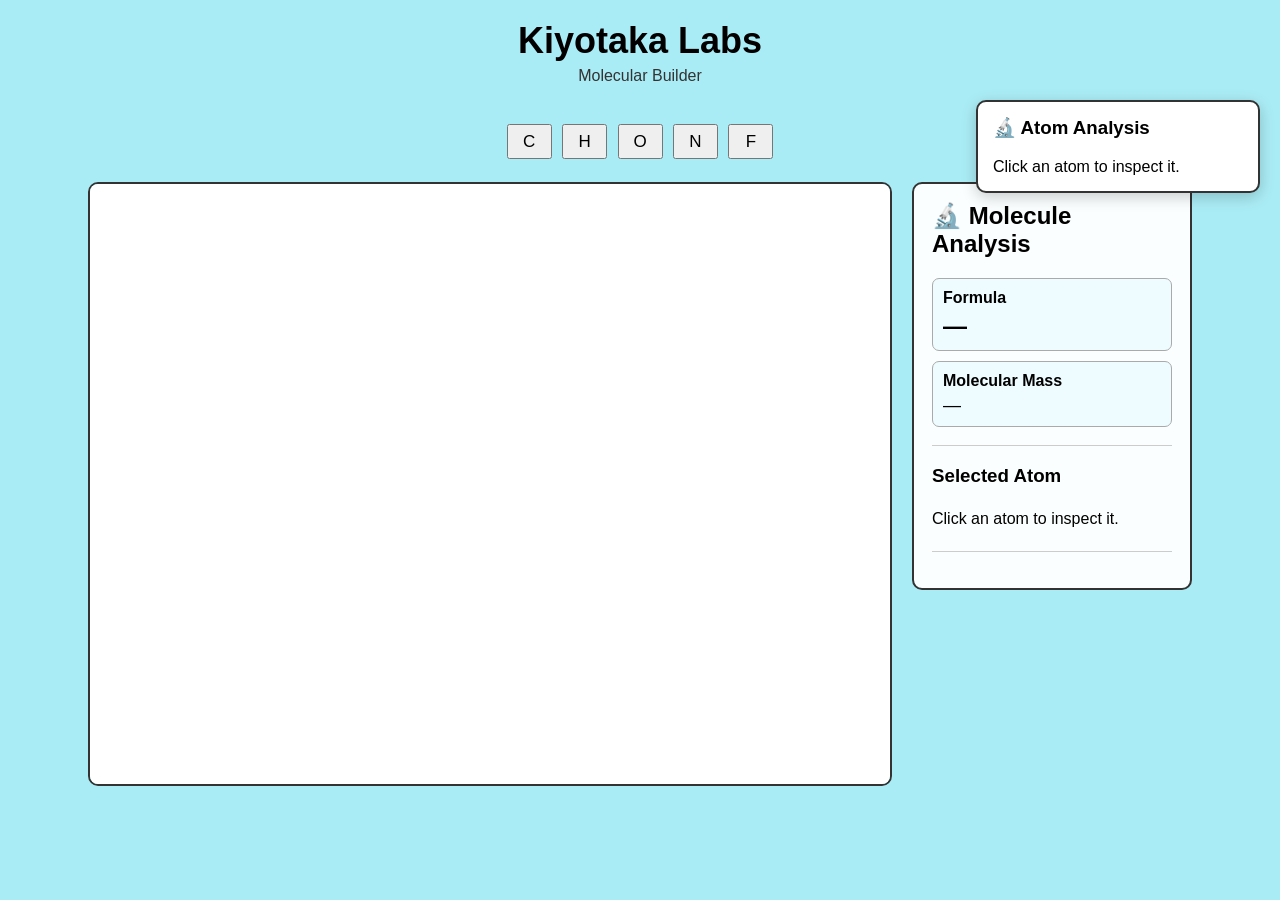
==== index.html @ 743abe0c "initial commit" ====
<!DOCTYPE html>
<html lang="en">
<head>
    <meta charset="UTF-8">
    <meta name="viewport" content="width=device-width, initial-scale=1.0">

    <title>Kiyotaka Labs — Molecule Builder</title>

    <link rel="stylesheet" href="style.css">
</head>

<body>

    <header>
        <h1>Kiyotaka Labs</h1>
        <p>Molecular Builder</p>
    </header>

    <div id="toolbar">
        <button onclick="selectElement('C')">C</button>
        <button onclick="selectElement('H')">H</button>
        <button onclick="selectElement('O')">O</button>
        <button onclick="selectElement('N')">N</button>
        <button onclick="selectElement('F')">F</button>
    </div>

    <main>

        <section class="builder">
            <canvas id="canvas" width="800" height="600"></canvas>
        </section>

        <aside id="analysis">

            <h2>🔬 Molecule Analysis</h2>

            <div class="infoBox">
                <strong>Formula</strong>
                <div id="formula">—</div>
            </div>

            <div class="infoBox">
                <strong>Molecular Mass</strong>
                <div id="mass">—</div>
            </div>

            <hr>

            <h3>Selected Atom</h3>

            <div id="atomInfo">
                Click an atom to inspect it.
            </div>

            <hr>

            <div id="warnings"></div>

        </aside>

    </main>

    <script src="script.js"></script>

</body>
</html>
---- style.css ----
body {
    margin: 0;
    font-family: Arial, sans-serif;

    background: #aaecf5;

    text-align: center;
}

header {
    padding: 20px 0 10px;
}

header h1 {
    margin: 0;
    font-size: 36px;
}

header p {
    margin-top: 5px;
    color: #333;
}

#toolbar {
    margin: 10px 0 20px;
}

#toolbar button {
    width: 45px;
    height: 35px;

    margin: 3px;

    font-size: 17px;

    cursor: pointer;
}

main {
    display: flex;
    justify-content: center;
    align-items: flex-start;

    gap: 20px;

    padding: 0 20px;
}

.builder {
    background: white;

    border: 2px solid #333;
    border-radius: 10px;

    overflow: hidden;
}

canvas {
    display: block;

    background: white;

    cursor: crosshair;
}

#analysis {
    width: 280px;

    background: rgba(255, 255, 255, 0.95);

    border: 2px solid #333;
    border-radius: 10px;

    padding: 18px;

    text-align: left;

    box-sizing: border-box;
}

#analysis h2 {
    margin-top: 0;
}

.infoBox {
    background: #eefcff;

    border: 1px solid #aaa;

    border-radius: 7px;

    padding: 10px;

    margin: 10px 0;
}

.infoBox strong {
    display: block;
    margin-bottom: 5px;
}

#formula {
    font-size: 24px;
    font-weight: bold;
}

#mass {
    font-size: 18px;
}

#atomInfo {
    line-height: 1.7;
}

.good {
    color: green;
    font-weight: bold;
}

.warning {
    color: #c77700;
    font-weight: bold;
}

.bad {
    color: red;
    font-weight: bold;
}

.lonePair {
    color: #7b2cff;
}

hr {
    border: none;
    border-top: 1px solid #ccc;

    margin: 18px 0;
}
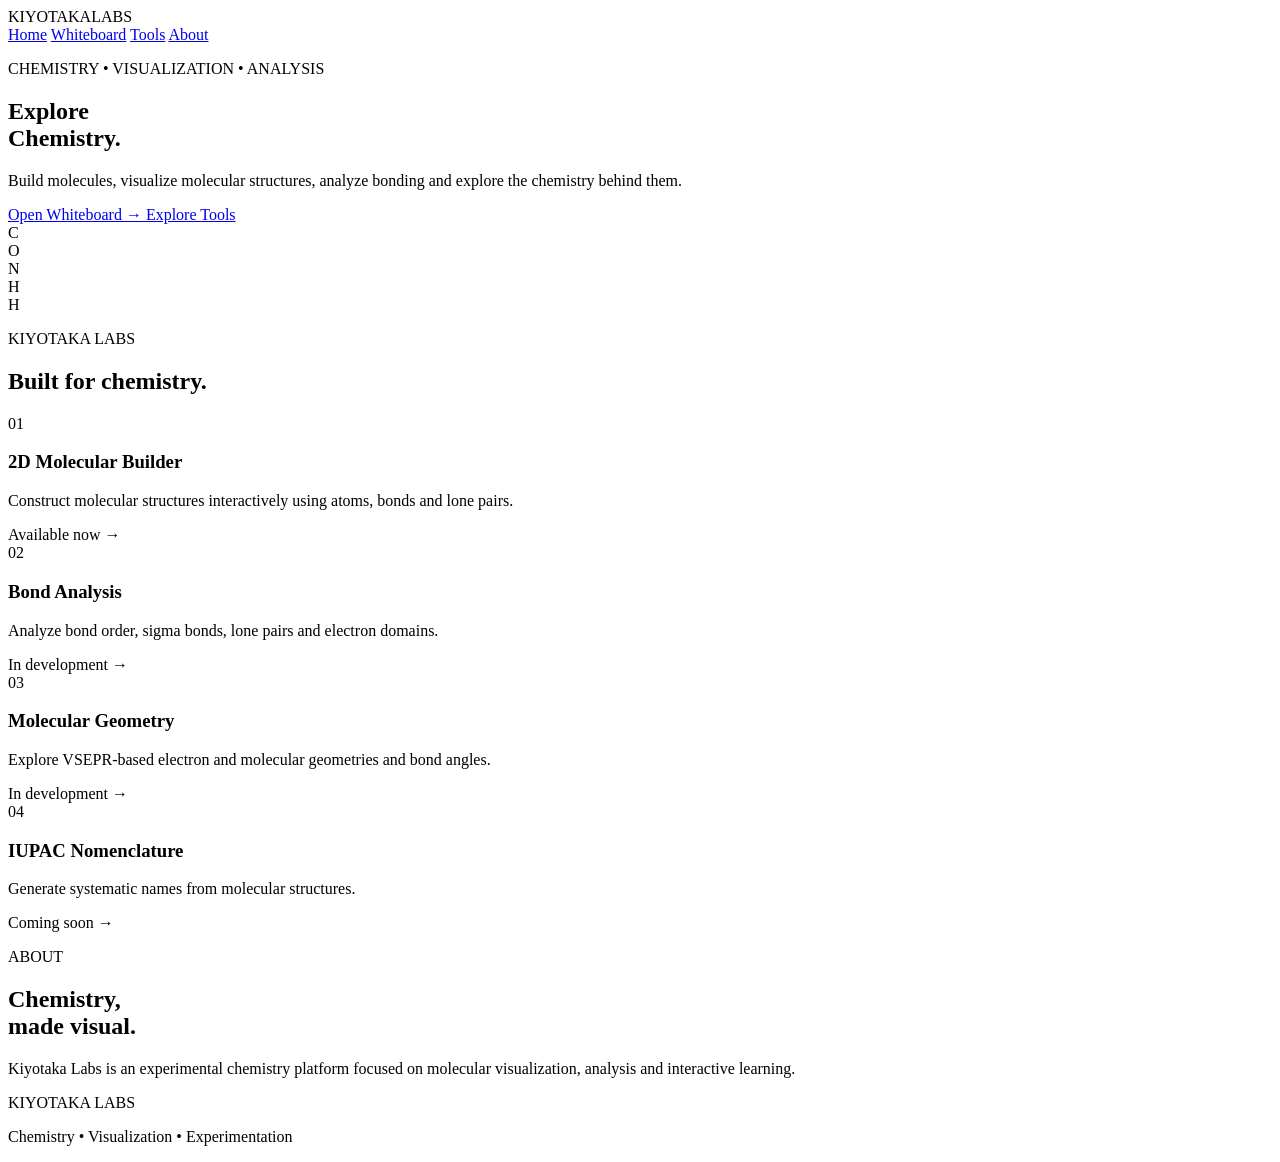
==== commit 058c0616: "Update Kiyotaka Labs website" ====
--- a/index.html
+++ b/index.html
@@ -1,67 +1,216 @@
 <!DOCTYPE html>
 <html lang="en">
+
 <head>
     <meta charset="UTF-8">
     <meta name="viewport" content="width=device-width, initial-scale=1.0">
 
-    <title>Kiyotaka Labs — Molecule Builder</title>
-
-    <link rel="stylesheet" href="style.css">
+    <title>Kiyotaka Labs — Chemistry</title>
+
+    <link rel="stylesheet" href="home.css">
 </head>
 
 <body>
 
-    <header>
-        <h1>Kiyotaka Labs</h1>
-        <p>Molecular Builder</p>
+    <!-- NAVIGATION -->
+
+    <header class="navbar">
+
+        <div class="logo">
+            KIYOTAKA<span>LABS</span>
+        </div>
+
+        <nav>
+            <a href="index.html">Home</a>
+            <a href="whiteboard.html">Whiteboard</a>
+            <a href="#tools">Tools</a>
+            <a href="#about">About</a>
+        </nav>
+
     </header>
 
-    <div id="toolbar">
-        <button onclick="selectElement('C')">C</button>
-        <button onclick="selectElement('H')">H</button>
-        <button onclick="selectElement('O')">O</button>
-        <button onclick="selectElement('N')">N</button>
-        <button onclick="selectElement('F')">F</button>
-    </div>
+
+    <!-- HERO -->
 
     <main>
 
-        <section class="builder">
-            <canvas id="canvas" width="800" height="600"></canvas>
+        <section class="hero">
+
+            <div class="hero-content">
+
+                <p class="eyebrow">
+                    CHEMISTRY • VISUALIZATION • ANALYSIS
+                </p>
+
+                <h1>
+                    Explore<br>
+                    <span>Chemistry.</span>
+                </h1>
+
+                <p class="hero-description">
+                    Build molecules, visualize molecular structures,
+                    analyze bonding and explore the chemistry behind them.
+                </p>
+
+                <div class="hero-buttons">
+
+                    <a href="whiteboard.html" class="primary-button">
+                        Open Whiteboard →
+                    </a>
+
+                    <a href="#tools" class="secondary-button">
+                        Explore Tools
+                    </a>
+
+                </div>
+
+            </div>
+
+
+            <!-- MOLECULE VISUAL -->
+
+            <div class="molecule">
+
+                <div class="atom atom-c">C</div>
+
+                <div class="atom atom-o">O</div>
+
+                <div class="atom atom-n">N</div>
+
+                <div class="atom atom-h1">H</div>
+
+                <div class="atom atom-h2">H</div>
+
+                <div class="bond bond-1"></div>
+                <div class="bond bond-2"></div>
+                <div class="bond bond-3"></div>
+                <div class="bond bond-4"></div>
+
+            </div>
+
         </section>
 
-        <aside id="analysis">
-
-            <h2>🔬 Molecule Analysis</h2>
-
-            <div class="infoBox">
-                <strong>Formula</strong>
-                <div id="formula">—</div>
-            </div>
-
-            <div class="infoBox">
-                <strong>Molecular Mass</strong>
-                <div id="mass">—</div>
-            </div>
-
-            <hr>
-
-            <h3>Selected Atom</h3>
-
-            <div id="atomInfo">
-                Click an atom to inspect it.
-            </div>
-
-            <hr>
-
-            <div id="warnings"></div>
-
-        </aside>
+
+        <!-- FEATURES -->
+
+        <section class="tools" id="tools">
+
+            <div class="section-heading">
+
+                <p>KIYOTAKA LABS</p>
+
+                <h2>Built for chemistry.</h2>
+
+            </div>
+
+
+            <div class="tool-grid">
+
+                <div class="tool-card">
+
+                    <div class="tool-number">01</div>
+
+                    <h3>2D Molecular Builder</h3>
+
+                    <p>
+                        Construct molecular structures interactively
+                        using atoms, bonds and lone pairs.
+                    </p>
+
+                    <span>Available now →</span>
+
+                </div>
+
+
+                <div class="tool-card">
+
+                    <div class="tool-number">02</div>
+
+                    <h3>Bond Analysis</h3>
+
+                    <p>
+                        Analyze bond order, sigma bonds, lone pairs
+                        and electron domains.
+                    </p>
+
+                    <span>In development →</span>
+
+                </div>
+
+
+                <div class="tool-card">
+
+                    <div class="tool-number">03</div>
+
+                    <h3>Molecular Geometry</h3>
+
+                    <p>
+                        Explore VSEPR-based electron and molecular
+                        geometries and bond angles.
+                    </p>
+
+                    <span>In development →</span>
+
+                </div>
+
+
+                <div class="tool-card">
+
+                    <div class="tool-number">04</div>
+
+                    <h3>IUPAC Nomenclature</h3>
+
+                    <p>
+                        Generate systematic names from molecular
+                        structures.
+                    </p>
+
+                    <span>Coming soon →</span>
+
+                </div>
+
+            </div>
+
+        </section>
+
+
+        <!-- ABOUT -->
+
+        <section class="about" id="about">
+
+            <p class="eyebrow">ABOUT</p>
+
+            <h2>
+                Chemistry,<br>
+                made visual.
+            </h2>
+
+            <p>
+                Kiyotaka Labs is an experimental chemistry platform
+                focused on molecular visualization, analysis and
+                interactive learning.
+            </p>
+
+        </section>
 
     </main>
 
-    <script src="script.js"></script>
+
+    <footer>
+
+        <div>
+            KIYOTAKA LABS
+        </div>
+
+        <p>
+            Chemistry • Visualization • Experimentation
+        </p>
+
+    </footer>
+
+
+    <script src="home.js"></script>
 
 </body>
-</html>
- +
+</html>
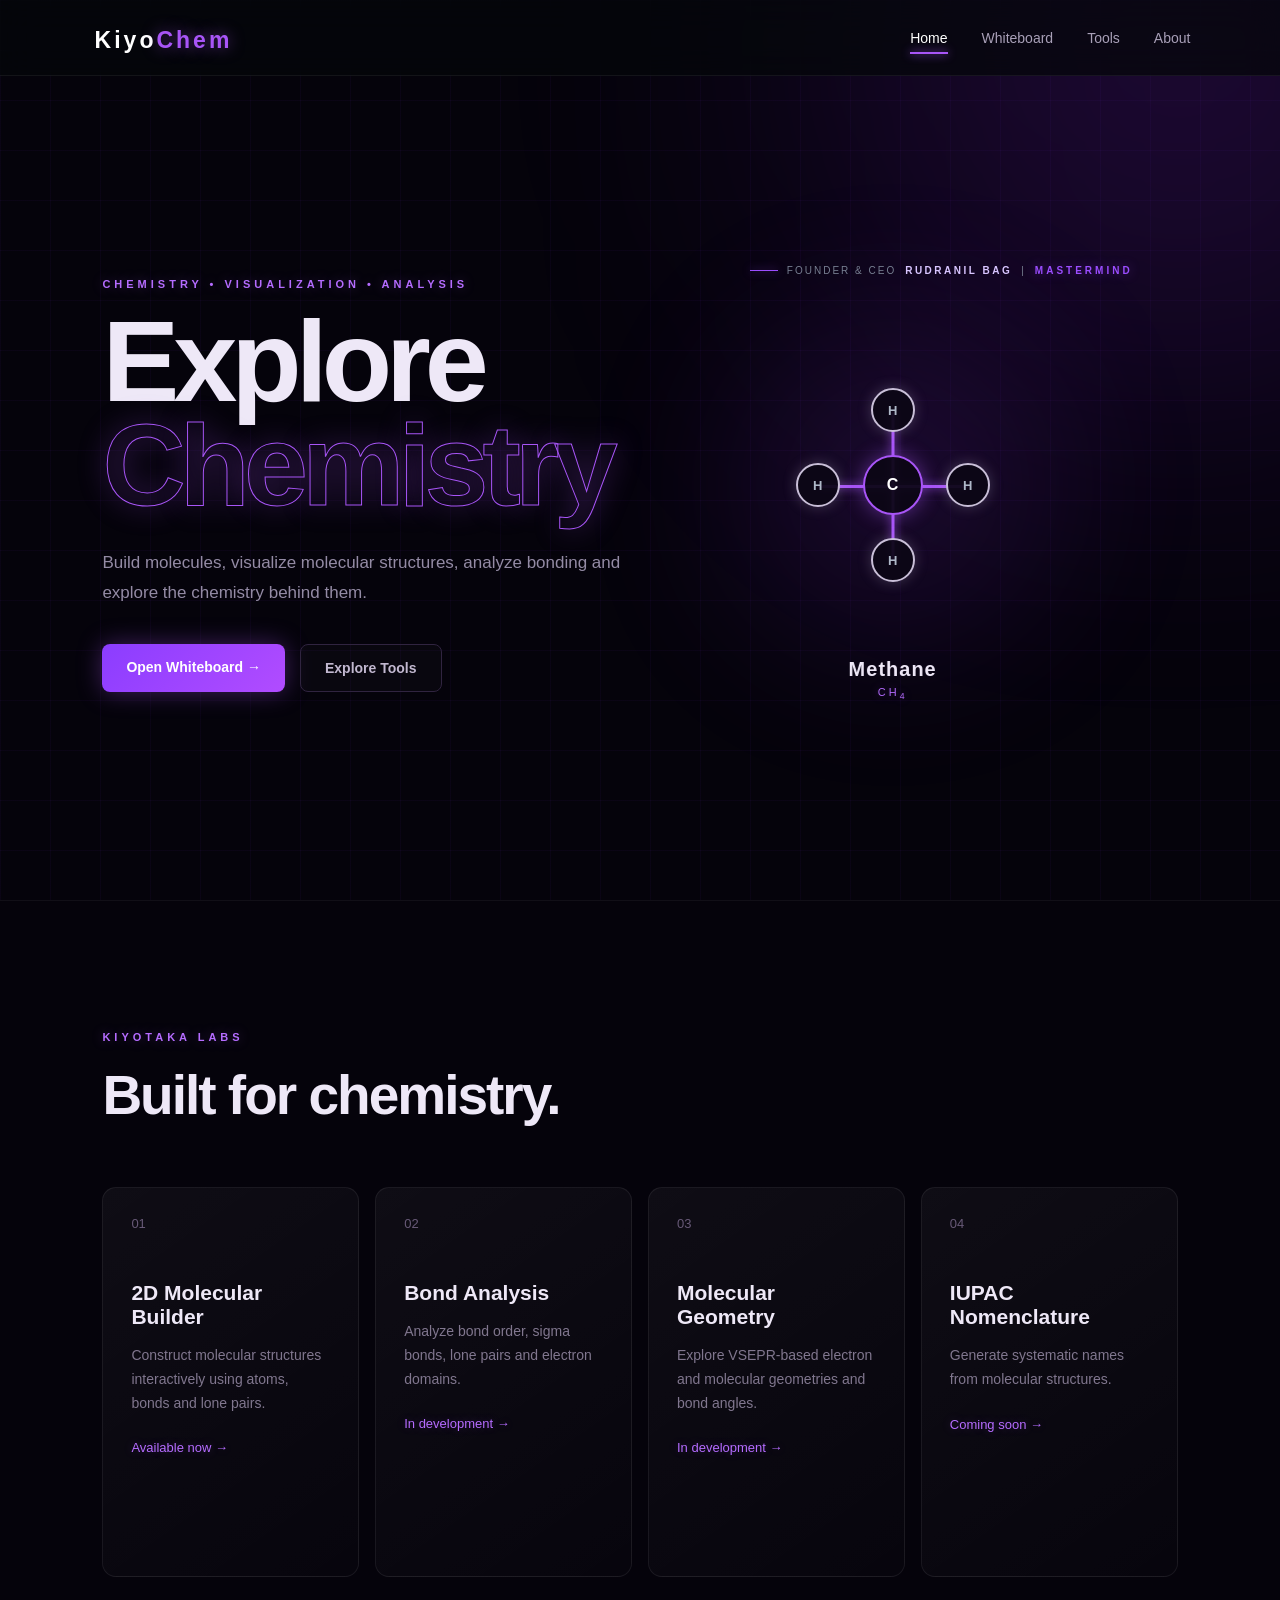
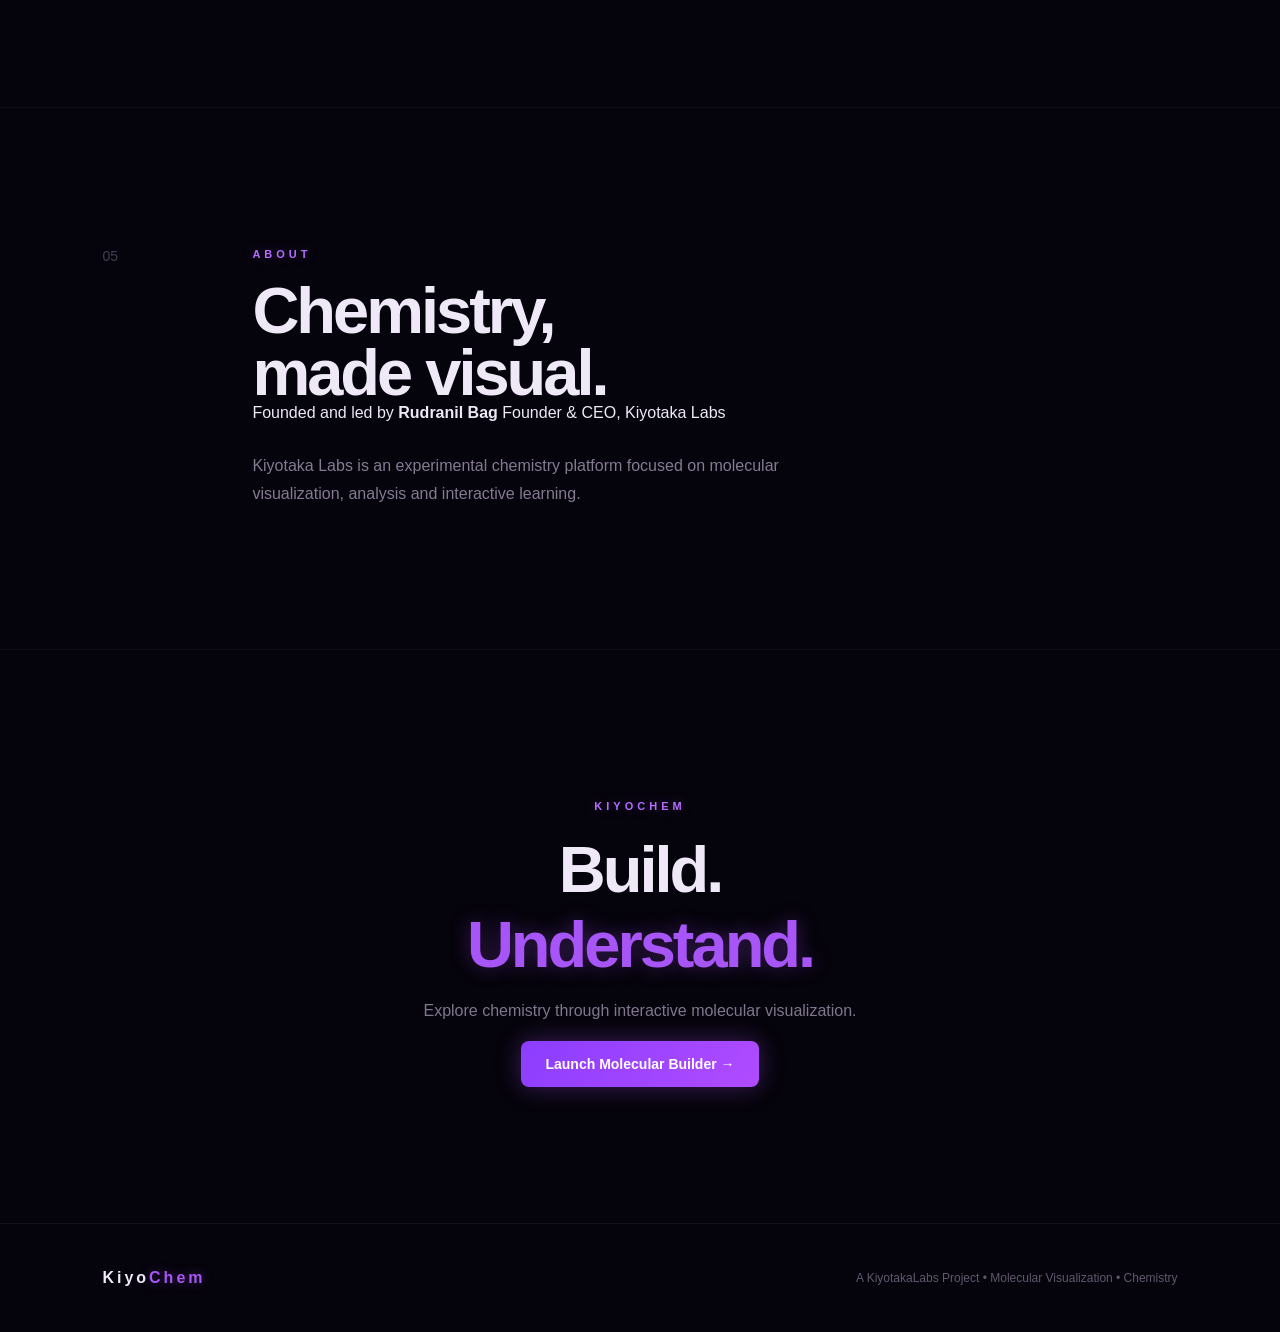
==== commit 0c327bd2: "Fix CSS layout and molecule rendering bugs 🧪✨" ====
--- a/index.html
+++ b/index.html
@@ -2,214 +2,380 @@
 <html lang="en">
 
 <head>
+
     <meta charset="UTF-8">
+
     <meta name="viewport" content="width=device-width, initial-scale=1.0">
 
-    <title>Kiyotaka Labs — Chemistry</title>
+    <title>KiyoChem — Molecular Visualization &amp; Analysis</title>
 
     <link rel="stylesheet" href="home.css">
+    <link rel="stylesheet" href="style_2.css">
+
+    <!-- HOMEPAGE SCRIPTS WITH DEFER -->
+    <script src="home.js" defer></script>
+    <script src="h-molecules.js" defer></script>
+
 </head>
 
 <body>
 
-    <!-- NAVIGATION -->
-
-    <header class="navbar">
-
-        <div class="logo">
-            KIYOTAKA<span>LABS</span>
-        </div>
-
-        <nav>
-            <a href="index.html">Home</a>
-            <a href="whiteboard.html">Whiteboard</a>
-            <a href="#tools">Tools</a>
-            <a href="#about">About</a>
-        </nav>
-
-    </header>
-
-
-    <!-- HERO -->
-
-    <main>
-
-        <section class="hero">
-
-            <div class="hero-content">
-
-                <p class="eyebrow">
-                    CHEMISTRY • VISUALIZATION • ANALYSIS
+
+<!-- =========================================================
+     NAVIGATION
+========================================================= -->
+
+<header class="navbar">
+
+    <a href="index.html" class="logo">
+        Kiyo<span>Chem</span>
+    </a>
+
+    <nav>
+
+        <a href="index.html" class="active">
+            Home
+        </a>
+
+        <a href="whiteboard.html">
+            Whiteboard
+        </a>
+
+        <a href="#tools">
+            Tools
+        </a>
+
+        <a href="#about">
+            About
+        </a>
+
+    </nav>
+
+</header>
+
+
+
+<!-- =========================================================
+     MAIN
+========================================================= -->
+
+<main>
+
+
+    <!-- =====================================================
+         HERO
+    ====================================================== -->
+
+    <section class="hero">
+
+
+        <!-- HERO TEXT -->
+
+        <div class="hero-content">
+
+            <p class="eyebrow">
+                CHEMISTRY • VISUALIZATION • ANALYSIS
+            </p>
+
+
+            <h1>
+                Explore<br>
+                <span>Chemistry</span>
+            </h1>
+
+
+            <p class="hero-description">
+
+                Build molecules, visualize molecular structures,
+                analyze bonding and explore the chemistry behind them.
+
+            </p>
+
+
+            <div class="hero-buttons">
+
+                <a
+                    href="whiteboard.html"
+                    class="primary-button"
+                >
+                    Open Whiteboard →
+                </a>
+
+
+                <a
+                    href="#tools"
+                    class="secondary-button"
+                >
+                    Explore Tools
+                </a>
+
+            </div>
+
+        </div>
+
+
+
+        <!-- =================================================
+             MOLECULAR VISUALIZATION
+        ================================================== -->
+
+        <div class="molecule-container">
+
+            <div class="founder-signature">
+
+                <span>Founder &amp; CEO</span>
+
+                <b>Rudranil Bag</b>
+
+                <span>|</span>
+
+                <em>Mastermind</em>
+
+            </div>
+
+
+            <div class="molecule-glow"></div>
+
+            <div
+                class="molecule"
+                id="heroMolecule"
+            ></div>
+
+        </div>
+
+    </section>
+
+
+
+    <!-- =====================================================
+         TOOLS
+    ====================================================== -->
+
+    <section
+        class="tools"
+        id="tools"
+    >
+
+        <div class="section-heading">
+
+            <p class="eyebrow">
+                KIYOTAKA LABS
+            </p>
+
+            <h2>
+                Built for chemistry.
+            </h2>
+
+        </div>
+
+
+        <div class="tool-grid">
+
+
+            <!-- TOOL 01 -->
+
+            <a
+                href="whiteboard.html"
+                class="tool-card tool-link"
+            >
+
+                <div class="tool-number">
+                    01
+                </div>
+
+                <h3>
+                    2D Molecular Builder
+                </h3>
+
+                <p>
+                    Construct molecular structures interactively
+                    using atoms, bonds and lone pairs.
                 </p>
 
-                <h1>
-                    Explore<br>
-                    <span>Chemistry.</span>
-                </h1>
-
-                <p class="hero-description">
-                    Build molecules, visualize molecular structures,
-                    analyze bonding and explore the chemistry behind them.
+                <span>
+                    Available now →
+                </span>
+
+            </a>
+
+
+
+            <!-- TOOL 02 -->
+
+            <div class="tool-card">
+
+                <div class="tool-number">
+                    02
+                </div>
+
+                <h3>
+                    Bond Analysis
+                </h3>
+
+                <p>
+                    Analyze bond order, sigma bonds, lone pairs
+                    and electron domains.
                 </p>
 
-                <div class="hero-buttons">
-
-                    <a href="whiteboard.html" class="primary-button">
-                        Open Whiteboard →
-                    </a>
-
-                    <a href="#tools" class="secondary-button">
-                        Explore Tools
-                    </a>
-
+                <span>
+                    In development →
+                </span>
+
+            </div>
+
+
+
+            <!-- TOOL 03 -->
+
+            <div class="tool-card">
+
+                <div class="tool-number">
+                    03
                 </div>
 
-            </div>
-
-
-            <!-- MOLECULE VISUAL -->
-
-            <div class="molecule">
-
-                <div class="atom atom-c">C</div>
-
-                <div class="atom atom-o">O</div>
-
-                <div class="atom atom-n">N</div>
-
-                <div class="atom atom-h1">H</div>
-
-                <div class="atom atom-h2">H</div>
-
-                <div class="bond bond-1"></div>
-                <div class="bond bond-2"></div>
-                <div class="bond bond-3"></div>
-                <div class="bond bond-4"></div>
-
-            </div>
-
-        </section>
-
-
-        <!-- FEATURES -->
-
-        <section class="tools" id="tools">
-
-            <div class="section-heading">
-
-                <p>KIYOTAKA LABS</p>
-
-                <h2>Built for chemistry.</h2>
-
-            </div>
-
-
-            <div class="tool-grid">
-
-                <div class="tool-card">
-
-                    <div class="tool-number">01</div>
-
-                    <h3>2D Molecular Builder</h3>
-
-                    <p>
-                        Construct molecular structures interactively
-                        using atoms, bonds and lone pairs.
-                    </p>
-
-                    <span>Available now →</span>
-
+                <h3>
+                    Molecular Geometry
+                </h3>
+
+                <p>
+                    Explore VSEPR-based electron and molecular
+                    geometries and bond angles.
+                </p>
+
+                <span>
+                    In development →
+                </span>
+
+            </div>
+
+
+
+            <!-- TOOL 04 -->
+
+            <div class="tool-card">
+
+                <div class="tool-number">
+                    04
                 </div>
 
-
-                <div class="tool-card">
-
-                    <div class="tool-number">02</div>
-
-                    <h3>Bond Analysis</h3>
-
-                    <p>
-                        Analyze bond order, sigma bonds, lone pairs
-                        and electron domains.
-                    </p>
-
-                    <span>In development →</span>
-
-                </div>
-
-
-                <div class="tool-card">
-
-                    <div class="tool-number">03</div>
-
-                    <h3>Molecular Geometry</h3>
-
-                    <p>
-                        Explore VSEPR-based electron and molecular
-                        geometries and bond angles.
-                    </p>
-
-                    <span>In development →</span>
-
-                </div>
-
-
-                <div class="tool-card">
-
-                    <div class="tool-number">04</div>
-
-                    <h3>IUPAC Nomenclature</h3>
-
-                    <p>
-                        Generate systematic names from molecular
-                        structures.
-                    </p>
-
-                    <span>Coming soon →</span>
-
-                </div>
-
-            </div>
-
-        </section>
-
-
-        <!-- ABOUT -->
-
-        <section class="about" id="about">
-
-            <p class="eyebrow">ABOUT</p>
+                <h3>
+                    IUPAC Nomenclature
+                </h3>
+
+                <p>
+                    Generate systematic names from molecular
+                    structures.
+                </p>
+
+                <span>
+                    Coming soon →
+                </span>
+
+            </div>
+
+        </div>
+
+    </section>
+
+
+
+    <!-- =====================================================
+         ABOUT
+    ====================================================== -->
+
+    <section
+        class="about"
+        id="about"
+    >
+
+        <div class="about-number">
+            05
+        </div>
+
+
+        <div>
+
+            <p class="eyebrow">
+                ABOUT
+            </p>
+
 
             <h2>
                 Chemistry,<br>
                 made visual.
             </h2>
 
-            <p>
+
+            <!-- FOUNDER -->
+
+            <p class="founder-about">
+                Founded and led by
+                <strong>Rudranil Bag</strong>
+                <span>Founder &amp; CEO, Kiyotaka Labs</span>
+            </p>
+
+
+            <p class="about-text">
+
                 Kiyotaka Labs is an experimental chemistry platform
                 focused on molecular visualization, analysis and
                 interactive learning.
-            </p>
-
-        </section>
-
-    </main>
-
-
-    <footer>
-
-        <div>
-            KIYOTAKA LABS
-        </div>
+
+            </p>
+
+        </div>
+
+    </section>
+
+
+
+    <!-- =====================================================
+         CTA
+    ====================================================== -->
+
+    <section class="cta">
+
+        <p class="eyebrow">
+            KIYOCHEM
+        </p>
+
+        <h2>
+            Build.<br>
+            <span>Understand.</span>
+        </h2>
 
         <p>
-            Chemistry • Visualization • Experimentation
+            Explore chemistry through interactive molecular visualization.
         </p>
 
-    </footer>
-
-
-    <script src="home.js"></script>
+        <a
+            href="whiteboard.html"
+            class="primary-button"
+        >
+            Launch Molecular Builder →
+        </a>
+
+    </section>
+
+</main>
+
+
+
+<!-- =========================================================
+     FOOTER
+========================================================= -->
+
+<footer>
+
+    <div class="footer-logo">
+        Kiyo<span>Chem</span>
+    </div>
+
+    <p>
+        A KiyotakaLabs Project • Molecular Visualization • Chemistry
+    </p>
+
+</footer>
 
 </body>
 
--- a/home.css
+++ b/home.css
@@ -0,0 +1,800 @@
+/* =========================================================
+   KIYOCHEM — FUTURISTIC CHEMISTRY HOME
+   PURPLE / UNCOMMON THEME
+========================================================= */
+
+* {
+    margin: 0;
+    padding: 0;
+    box-sizing: border-box;
+}
+
+html {
+    scroll-behavior: smooth;
+}
+
+body {
+    background: #05030b;
+    color: #eee8f7;
+    font-family: Arial, Helvetica, sans-serif;
+    overflow-x: hidden;
+}
+
+
+/* =========================================================
+   BACKGROUND
+========================================================= */
+
+body::before {
+    content: "";
+    position: fixed;
+    inset: 0;
+    background-image:
+        linear-gradient(
+            rgba(150, 60, 255, 0.045) 1px,
+            transparent 1px
+        ),
+        linear-gradient(
+            90deg,
+            rgba(150, 60, 255, 0.045) 1px,
+            transparent 1px
+        );
+    background-size: 50px 50px;
+    pointer-events: none;
+    z-index: -5;
+}
+
+body::after {
+    content: "";
+    position: fixed;
+    width: 700px;
+    height: 700px;
+    top: -300px;
+    right: -250px;
+    background: rgba(150, 40, 255, 0.16);
+    filter: blur(140px);
+    border-radius: 50%;
+    pointer-events: none;
+    z-index: -4;
+}
+
+
+/* =========================================================
+   NAVBAR
+========================================================= */
+
+.navbar {
+    position: fixed;
+    top: 0;
+    left: 0;
+    width: 100%;
+    height: 76px;
+    padding: 0 7%;
+    display: flex;
+    align-items: center;
+    justify-content: space-between;
+    background: rgba(5, 3, 11, 0.72);
+    backdrop-filter: blur(18px);
+    border-bottom: 1px solid rgba(255, 255, 255, 0.06);
+    z-index: 1000;
+    transition: background 0.3s ease, box-shadow 0.3s ease;
+}
+
+.logo {
+    color: white;
+    font-size: 23px;
+    font-weight: 800;
+    letter-spacing: 3px;
+    text-decoration: none;
+    transform: translate(5px, 3px);
+}
+
+.logo span {
+    color: #a855f7;
+    text-shadow: 0 0 15px rgba(168, 85, 247, 0.55);
+}
+
+nav {
+    display: flex;
+    gap: 34px;
+}
+
+nav a {
+    color: #a9a0b8;
+    text-decoration: none;
+    font-size: 14px;
+    position: relative;
+    transition: color 0.25s ease;
+}
+
+nav a:hover,
+nav a.active {
+    color: white;
+}
+
+nav a::after {
+    content: "";
+    position: absolute;
+    left: 0;
+    bottom: -8px;
+    width: 0;
+    height: 2px;
+    background: #a855f7;
+    box-shadow: 0 0 10px #a855f7;
+    transition: width 0.3s ease;
+}
+
+nav a:hover::after,
+nav a.active::after {
+    width: 100%;
+}
+
+
+/* =========================================================
+   HERO
+========================================================= */
+
+.hero {
+    min-height: 100vh;
+    padding: 150px 8% 80px;
+    display: flex;
+    align-items: center;
+    justify-content: space-between;
+    gap: 70px;
+    position: relative;
+}
+
+.hero-content {
+    max-width: 650px;
+    position: relative;
+    z-index: 5;
+    animation: heroIn 1s ease forwards;
+}
+
+@keyframes heroIn {
+    from {
+        opacity: 0;
+        transform: translateY(35px);
+    }
+    to {
+        opacity: 1;
+        transform: translateY(0);
+    }
+}
+
+
+/* =========================================================
+   EYEBROW & HERO TEXT
+========================================================= */
+
+.eyebrow {
+    color: #b56cff;
+    font-size: 11px;
+    font-weight: 700;
+    letter-spacing: 4px;
+    margin-bottom: 20px;
+    text-shadow: 0 0 12px rgba(181, 108, 255, 0.35);
+}
+
+.hero h1 {
+    font-size: clamp(70px, 9vw, 125px);
+    line-height: 0.9;
+    letter-spacing: -6px;
+    font-weight: 800;
+}
+
+.hero h1 span {
+    color: transparent;
+    -webkit-text-stroke: 1px #a855f7;
+    text-shadow: 0 0 30px rgba(168, 85, 247, 0.25);
+}
+
+.hero-description {
+    max-width: 540px;
+    margin-top: 30px;
+    color: #948ba5;
+    font-size: 17px;
+    line-height: 1.8;
+}
+
+
+/* =========================================================
+   HERO BUTTONS
+========================================================= */
+
+.hero-buttons {
+    display: flex;
+    gap: 15px;
+    margin-top: 35px;
+    flex-wrap: wrap;
+}
+
+.primary-button,
+.secondary-button {
+    padding: 15px 24px;
+    border-radius: 8px;
+    text-decoration: none;
+    font-size: 14px;
+    font-weight: 700;
+    transition:
+        transform 0.3s ease,
+        box-shadow 0.3s ease,
+        border-color 0.3s ease,
+        color 0.3s ease;
+}
+
+.primary-button {
+    color: white;
+    background: linear-gradient(135deg, #8b3dff, #b14cff);
+    box-shadow: 0 0 25px rgba(168, 85, 247, 0.35);
+}
+
+.primary-button:hover {
+    transform: translateY(-4px);
+    box-shadow: 0 0 35px rgba(168, 85, 247, 0.65);
+}
+
+.secondary-button {
+    color: #c2b8d0;
+    border: 1px solid #302440;
+    background: rgba(255, 255, 255, 0.02);
+}
+
+.secondary-button:hover {
+    color: white;
+    border-color: #a855f7;
+    transform: translateY(-4px);
+    box-shadow: 0 0 20px rgba(168, 85, 247, 0.18);
+}
+
+
+/* =========================================================
+   MOLECULE CONTAINER & CANVAS
+========================================================= */
+
+.molecule-container {
+    width: 450px;
+    height: 450px;
+    flex-shrink: 0;
+    position: relative;
+    display: flex;
+    align-items: center;
+    justify-content: center;
+    transform: translateX(-60px);
+    z-index: 2;
+    transition: transform 0.18s ease-out;
+}
+
+.molecule-glow {
+    position: absolute;
+    width: 310px;
+    height: 310px;
+    background: #9d3cff;
+    opacity: 0.14;
+    filter: blur(90px);
+    border-radius: 50%;
+    animation: glowPulse 4s infinite alternate;
+    pointer-events: none;
+}
+
+@keyframes glowPulse {
+    from {
+        transform: scale(0.85);
+        opacity: 0.08;
+    }
+    to {
+        transform: scale(1.15);
+        opacity: 0.22;
+    }
+}
+
+.molecule {
+    position: relative;
+    width: 360px;
+    height: 360px;
+    opacity: 1; /* Default set to 1 so canvas shows up immediately */
+    transition: opacity 0.8s ease;
+    animation: moleculeFloat 7s ease-in-out infinite;
+    transform-style: preserve-3d;
+}
+
+.molecule.visible {
+    opacity: 1;
+}
+
+@keyframes moleculeFloat {
+    0%, 100% {
+        margin-top: 0;
+    }
+    50% {
+        margin-top: -18px;
+    }
+}
+
+
+/* =========================================================
+   DYNAMIC ATOMS
+========================================================= */
+
+.molecule .atom {
+    position: absolute;
+    width: 60px;
+    height: 60px;
+    border-radius: 50%;
+    display: flex;
+    align-items: center;
+    justify-content: center;
+    color: white;
+    font-size: 16px;
+    font-weight: 700;
+    background: rgba(12, 7, 22, 0.94);
+    border: 2px solid #a855f7;
+    box-shadow: 0 0 15px rgba(168, 85, 247, 0.40), inset 0 0 20px rgba(168, 85, 247, 0.10);
+    z-index: 10;
+    user-select: none;
+    pointer-events: none;
+    /* Removed transform: translate(-50%, -50%) so JS layout math aligns perfectly */
+}
+
+/* Carbon */
+.molecule .atom-c {
+    border-color: #a855f7;
+    box-shadow: 0 0 20px rgba(168, 85, 247, 0.48);
+}
+
+/* Hydrogen */
+.molecule .atom-h {
+    width: 44px;
+    height: 44px;
+    font-size: 13px;
+    border-color: #c9bfd8;
+    color: #aeb8c8;
+    box-shadow: 0 0 14px rgba(201, 191, 216, 0.25);
+}
+
+/* Oxygen */
+.molecule .atom-o {
+    border-color: #ff5066;
+    color: #ff5066;
+    box-shadow: 0 0 20px rgba(255, 80, 102, 0.38);
+}
+
+/* Nitrogen */
+.molecule .atom-n {
+    border-color: #9a6cff;
+    color: #9a6cff;
+    box-shadow: 0 0 20px rgba(154, 108, 255, 0.48);
+}
+
+/* Fluorine */
+.molecule .atom-f {
+    border-color: #45ddb0;
+    box-shadow: 0 0 20px rgba(69, 221, 176, 0.38);
+}
+
+
+/* =========================================================
+   DYNAMIC BONDS
+========================================================= */
+
+.dynamic-bond {
+    position: absolute;
+    height: 3px !important;
+    background-color: #a855f7;
+    transform-origin: 0% 50% !important;
+    border-radius: 99px;
+    box-shadow: 0 0 8px rgba(168, 85, 247, 0.85);
+    z-index: 1;
+    pointer-events: none;
+}
+
+
+/* =========================================================
+   MOLECULE LABEL
+========================================================= */
+
+.molecule-label {
+    position: absolute;
+    left: 50%;
+    bottom: -36px;
+    transform: translateX(-50%);
+    display: flex;
+    flex-direction: column;
+    align-items: center;
+    gap: 5px;
+    white-space: nowrap;
+    pointer-events: none;
+    z-index: 20;
+}
+
+.molecule-label strong {
+    color: #eee8f7;
+    font-size: 20px;
+    font-weight: 700;
+    letter-spacing: 1px;
+}
+
+.molecule-label span {
+    color: #b56cff;
+    font-size: 11px;
+    letter-spacing: 3px;
+    text-shadow: 0 0 10px rgba(181, 108, 255, 0.35);
+}
+
+.molecule-label sub {
+    font-size: 0.8em;
+    vertical-align: sub;
+}
+
+
+/* =========================================================
+   FOUNDER SIGNATURE
+========================================================= */
+
+.founder-signature {
+    position: absolute;
+    top: 5px;
+    right: -15px;
+    display: flex;
+    align-items: center;
+    gap: 9px;
+    white-space: nowrap;
+    font-size: 10px;
+    letter-spacing: 2px;
+    text-transform: uppercase;
+    color: #777f91;
+    z-index: 10;
+    opacity: 0;
+    animation: founderReveal 1.2s ease forwards;
+    animation-delay: 0.8s;
+}
+
+.founder-signature::before {
+    content: "";
+    width: 28px;
+    height: 1px;
+    background: #9b4dff;
+    box-shadow: 0 0 8px rgba(155, 77, 255, 0.7);
+}
+
+.founder-signature b {
+    color: #d8c5ff;
+    font-weight: 700;
+    letter-spacing: 2.5px;
+}
+
+.founder-signature em {
+    color: #9b4dff;
+    font-style: normal;
+    font-weight: 700;
+    letter-spacing: 3px;
+    text-shadow: 0 0 12px rgba(155, 77, 255, 0.45);
+}
+
+@keyframes founderReveal {
+    from {
+        opacity: 0;
+        transform: translateY(-8px) translateX(10px);
+    }
+    to {
+        opacity: 1;
+        transform: translateY(0) translateX(0);
+    }
+}
+
+
+/* =========================================================
+   TOOLS
+========================================================= */
+
+.tools {
+    padding: 130px 8%;
+    border-top: 1px solid rgba(255, 255, 255, 0.05);
+}
+
+.section-heading {
+    max-width: 650px;
+    margin-bottom: 60px;
+}
+
+.section-heading h2 {
+    font-size: 55px;
+    letter-spacing: -2px;
+}
+
+.tool-grid {
+    display: grid;
+    grid-template-columns: repeat(4, 1fr);
+    gap: 16px;
+}
+
+.tool-card {
+    min-height: 390px;
+    padding: 28px;
+    background: linear-gradient(
+        145deg,
+        rgba(255, 255, 255, 0.045),
+        rgba(255, 255, 255, 0.01)
+    );
+    border: 1px solid rgba(255, 255, 255, 0.07);
+    border-radius: 14px;
+    text-decoration: none;
+    color: inherit;
+    transition:
+        transform 0.4s ease,
+        border-color 0.4s ease,
+        background 0.4s ease;
+    position: relative;
+    overflow: hidden;
+}
+
+.tool-card::before {
+    content: "";
+    position: absolute;
+    width: 180px;
+    height: 180px;
+    right: -90px;
+    bottom: -90px;
+    background: #a855f7;
+    opacity: 0;
+    filter: blur(70px);
+    transition: opacity 0.4s ease;
+    pointer-events: none;
+}
+
+.tool-card:hover {
+    transform: translateY(-10px);
+    border-color: rgba(168, 85, 247, 0.55);
+    box-shadow: 0 15px 45px rgba(120, 40, 200, 0.08);
+}
+
+.tool-card:hover::before {
+    opacity: 0.28;
+}
+
+.tool-link {
+    display: block;
+    cursor: pointer;
+}
+
+.tool-number {
+    color: #685a78;
+    font-size: 13px;
+    margin-bottom: 50px;
+}
+
+.tool-card h3 {
+    font-size: 21px;
+    margin-bottom: 15px;
+}
+
+.tool-card p {
+    color: #81778f;
+    line-height: 1.7;
+    font-size: 14px;
+}
+
+.tool-card span {
+    display: block;
+    margin-top: 25px;
+    color: #b56cff;
+    font-size: 13px;
+    text-shadow: 0 0 10px rgba(181, 108, 255, 0.25);
+}
+
+
+/* =========================================================
+   ABOUT
+========================================================= */
+
+.about {
+    padding: 140px 8%;
+    display: grid;
+    grid-template-columns: 100px 1fr;
+    gap: 50px;
+    border-top: 1px solid rgba(255, 255, 255, 0.05);
+}
+
+.about-number {
+    color: #473c52;
+    font-size: 14px;
+}
+
+.about h2 {
+    font-size: 65px;
+    line-height: 0.95;
+    letter-spacing: -3px;
+}
+
+.about-text {
+    color: #857b91;
+    max-width: 600px;
+    line-height: 1.8;
+    margin-top: 30px;
+}
+
+.founder {
+    margin-top: 32px;
+    padding-left: 16px;
+    border-left: 2px solid #a855f7;
+    color: #a99db5;
+    font-size: 14px;
+    line-height: 1.7;
+}
+
+.founder strong {
+    display: block;
+    color: #eee8f7;
+    font-size: 17px;
+    margin-top: 4px;
+}
+
+.founder span {
+    color: #b56cff;
+}
+
+
+/* =========================================================
+   CTA
+========================================================= */
+
+.cta {
+    text-align: center;
+    padding: 150px 20px;
+    border-top: 1px solid rgba(255, 255, 255, 0.05);
+}
+
+.cta h2 {
+    font-size: 65px;
+    letter-spacing: -3px;
+}
+
+.cta h2 span {
+    color: #a855f7;
+    text-shadow: 0 0 20px rgba(168, 85, 247, 0.35);
+}
+
+.cta > p:not(.eyebrow) {
+    color: #81778d;
+    margin: 20px 0 35px;
+}
+
+
+/* =========================================================
+   FOOTER
+========================================================= */
+
+footer {
+    padding: 45px 8%;
+    border-top: 1px solid rgba(255, 255, 255, 0.06);
+    display: flex;
+    align-items: center;
+    justify-content: space-between;
+    flex-wrap: wrap;
+    gap: 20px;
+}
+
+.footer-logo {
+    font-weight: 800;
+    letter-spacing: 3px;
+}
+
+.footer-logo span {
+    color: #a855f7;
+    text-shadow: 0 0 12px rgba(168, 85, 247, 0.4);
+}
+
+footer p {
+    color: #62586d;
+    font-size: 12px;
+}
+
+
+/* =========================================================
+   PARTICLES
+========================================================= */
+
+.particle {
+    position: fixed;
+    width: 2px;
+    height: 2px;
+    background: #b56cff;
+    border-radius: 50%;
+    box-shadow: 0 0 8px #a855f7;
+    pointer-events: none;
+    opacity: 0;
+    z-index: -1;
+    animation: particleFloat linear infinite;
+}
+
+@keyframes particleFloat {
+    0% {
+        opacity: 0;
+        transform: translateY(30px) scale(0.5);
+    }
+    20% {
+        opacity: 0.7;
+    }
+    80% {
+        opacity: 0.5;
+    }
+    100% {
+        opacity: 0;
+        transform: translateY(-150px) scale(1.2);
+    }
+}
+
+
+/* =========================================================
+   SCROLL REVEAL
+========================================================= */
+
+.reveal {
+    opacity: 0;
+    transform: translateY(45px);
+    transition: opacity 0.8s ease, transform 0.8s ease;
+}
+
+.reveal.show {
+    opacity: 1;
+    transform: translateY(0);
+}
+
+
+/* =========================================================
+   RESPONSIVE
+========================================================= */
+
+@media (max-width: 1100px) {
+    .hero {
+        gap: 30px;
+    }
+    .molecule-container {
+        transform: translateX(0) scale(0.85);
+    }
+    .tool-grid {
+        grid-template-columns: repeat(2, 1fr);
+    }
+}
+
+@media (max-width: 800px) {
+    .navbar {
+        padding: 0 5%;
+    }
+    nav {
+        gap: 15px;
+    }
+    nav a {
+        font-size: 12px;
+    }
+    .hero {
+        flex-direction: column;
+        align-items: flex-start;
+        padding-top: 130px;
+    }
+    .molecule-container {
+        align-self: center;
+        transform: scale(0.8);
+    }
+}
+
+@media (max-width: 600px) {
+    nav a:nth-child(3),
+    nav a:nth-child(4) {
+        display: none;
+    }
+    .hero h1 {
+        font-size: 65px;
+    }
+    .tool-grid {
+        grid-template-columns: 1fr;
+    }
+    .section-heading h2,
+    .about h2,
+    .cta h2 {
+        font-size: 45px;
+    }
+    .molecule-container {
+        transform: scale(0.72);
+    }
+}
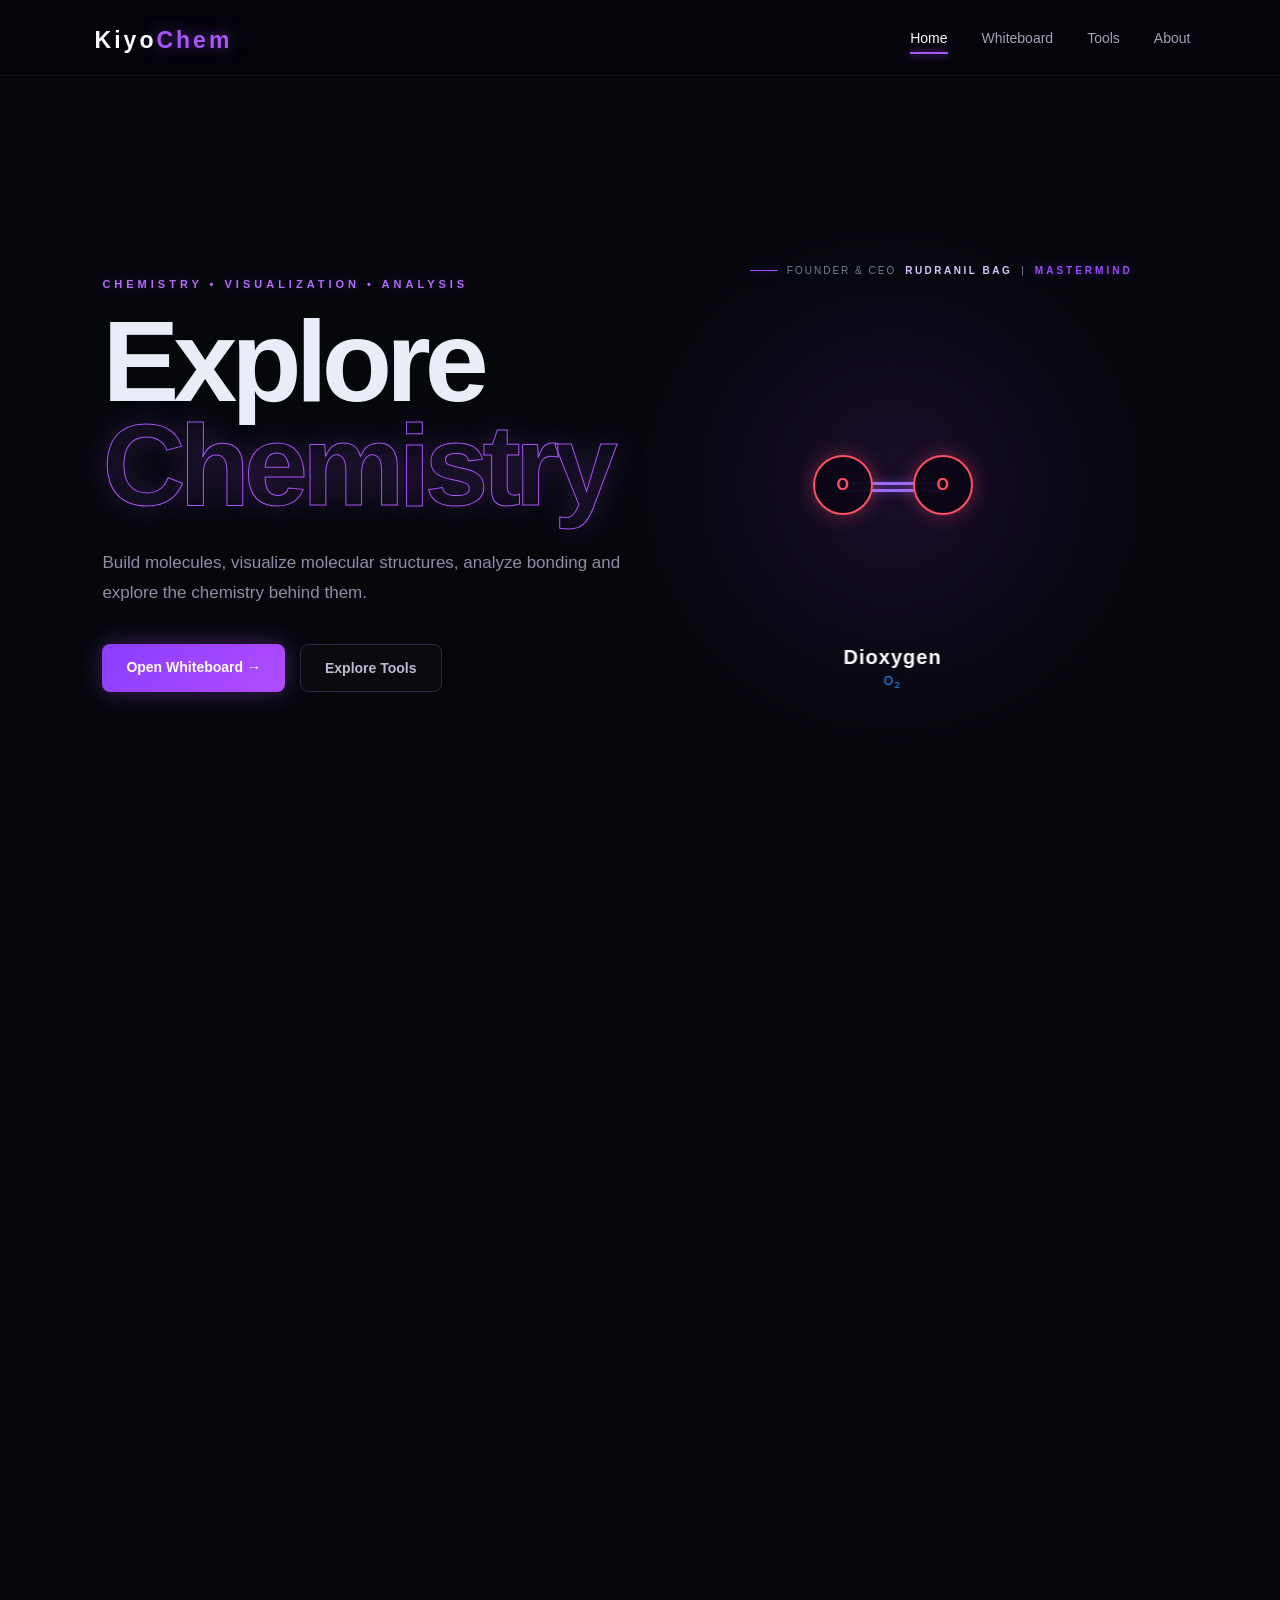
==== commit 2faf85a6: "Update KiyoChem website" ====
--- a/index.html
+++ b/index.html
@@ -10,7 +10,7 @@
     <title>KiyoChem — Molecular Visualization &amp; Analysis</title>
 
     <link rel="stylesheet" href="home.css">
-    <link rel="stylesheet" href="style_2.css">
+    <link rel="stylesheet" href="style.css">
 
     <!-- HOMEPAGE SCRIPTS WITH DEFER -->
     <script src="home.js" defer></script>
--- a/style.css
+++ b/style.css
@@ -0,0 +1,348 @@
+/* =========================================================
+   KIYOCHEM — MOLECULAR BUILDER & VISUALIZER
+========================================================= */
+
+* {
+    margin: 0;
+    padding: 0;
+    box-sizing: border-box;
+}
+
+html, body {
+    width: 100%;
+    height: 100%;
+    overflow: hidden;
+    background: #05070b;
+    color: #e8edf7;
+    font-family: Arial, Helvetica, sans-serif;
+}
+
+/* TOP BAR */
+.topbar {
+    width: 100%;
+    height: 70px;
+    display: flex;
+    align-items: center;
+    justify-content: space-between;
+    padding: 0 24px;
+    background: rgba(5, 7, 11, 0.94);
+    border-bottom: 1px solid rgba(255, 255, 255, 0.07);
+    backdrop-filter: blur(18px);
+    position: relative;
+    z-index: 100;
+}
+
+.brand {
+    display: flex;
+    align-items: center;
+    gap: 14px;
+}
+
+.brand > a {
+    color: #ffffff;
+    text-decoration: none;
+    font-size: 23px;
+    font-weight: 800;
+    letter-spacing: 3px;
+}
+
+.brand > a span { color: #249cff; }
+
+.page-title {
+    color: #687486;
+    font-size: 12px;
+    letter-spacing: 1.5px;
+    text-transform: uppercase;
+}
+
+.divider {
+    width: 1px;
+    height: 24px;
+    background: rgba(255, 255, 255, 0.10);
+}
+
+.actions {
+    display: flex;
+    align-items: center;
+    gap: 7px;
+}
+
+.actions button, .home-btn {
+    height: 36px;
+    padding: 0 13px;
+    border: 1px solid rgba(255, 255, 255, 0.08);
+    border-radius: 7px;
+    background: rgba(255, 255, 255, 0.035);
+    color: #aeb8c8;
+    text-decoration: none;
+    cursor: pointer;
+    display: flex;
+    align-items: center;
+    justify-content: center;
+    font-size: 12px;
+    transition: all 0.2s ease;
+}
+
+.actions button:first-child, .actions button:nth-child(2) {
+    width: 38px;
+    padding: 0;
+    font-size: 20px;
+}
+
+.actions button:hover, .home-btn:hover {
+    color: #ffffff;
+    border-color: #249cff;
+    background: rgba(36, 156, 255, 0.09);
+    transform: translateY(-1px);
+}
+
+.actions button:disabled {
+    opacity: 0.3;
+    cursor: default;
+    transform: none;
+}
+
+#clearBtn:hover {
+    color: #ff7180;
+    border-color: rgba(255, 83, 100, 0.6);
+    background: rgba(255, 83, 100, 0.07);
+}
+
+/* WORKSPACE LAYOUT */
+.workspace {
+    height: calc(100vh - 70px);
+    display: grid;
+    grid-template-columns: 165px minmax(0, 1fr) 310px;
+}
+
+.element-toolbar {
+    background: #080c13;
+    border-right: 1px solid rgba(255, 255, 255, 0.07);
+    padding: 18px 12px;
+    overflow-y: auto;
+    z-index: 20;
+}
+
+.toolbar-title {
+    color: #536176;
+    font-size: 9px;
+    font-weight: 700;
+    letter-spacing: 2px;
+    text-align: center;
+    margin: 4px 0 14px;
+}
+
+.element-btn {
+    width: 100%;
+    height: 58px;
+    margin-bottom: 7px;
+    padding: 8px 10px;
+    border: 1px solid transparent;
+    border-radius: 9px;
+    background: rgba(255, 255, 255, 0.025);
+    color: #95a1b3;
+    cursor: pointer;
+    display: flex;
+    align-items: center;
+    gap: 11px;
+    transition: all 0.2s ease;
+}
+
+.element-btn strong {
+    width: 30px;
+    height: 30px;
+    display: flex;
+    align-items: center;
+    justify-content: center;
+    border-radius: 50%;
+    background: #0d1520;
+    border: 1px solid #344155;
+    color: #eaf0f7;
+    font-size: 15px;
+}
+
+.element-btn span { color: #657185; font-size: 10px; }
+
+.element-btn:hover {
+    background: rgba(36, 156, 255, 0.06);
+    border-color: rgba(36, 156, 255, 0.28);
+    color: #ffffff;
+    transform: translateY(-1px);
+}
+
+.element-btn.active {
+    background: rgba(36, 156, 255, 0.11);
+    border-color: rgba(36, 156, 255, 0.45);
+    color: #ffffff;
+    box-shadow: inset 0 0 20px rgba(36, 156, 255, 0.035), 0 0 16px rgba(36, 156, 255, 0.045);
+}
+
+.element-btn.active strong {
+    border-color: #249cff;
+    color: #249cff;
+}
+
+.toolbar-help {
+    margin-top: 20px;
+    padding-top: 17px;
+    border-top: 1px solid rgba(255, 255, 255, 0.06);
+}
+
+.toolbar-help div { margin-bottom: 13px; }
+.toolbar-help b { display: block; color: #8b96a8; font-size: 9px; letter-spacing: 1px; text-transform: uppercase; }
+.toolbar-help span { display: block; margin-top: 3px; color: #485568; font-size: 9px; line-height: 1.4; }
+
+/* CANVAS & DISPLAY */
+.canvas-area {
+    position: relative;
+    min-width: 0;
+    min-height: 0;
+    overflow: hidden;
+    background: #070b11;
+    cursor: crosshair;
+}
+
+.canvas-area::before {
+    content: "";
+    position: absolute;
+    inset: 0;
+    background-image: linear-gradient(rgba(70, 130, 190, 0.018) 1px, transparent 1px),
+                      linear-gradient(90deg, rgba(70, 130, 190, 0.018) 1px, transparent 1px);
+    background-size: 40px 40px;
+    pointer-events: none;
+    z-index: 0;
+}
+
+#canvas {
+    position: absolute;
+    left: 0; top: 0;
+    width: 100%; height: 100%;
+    z-index: 5;
+    cursor: crosshair;
+}
+
+#zoomDisplay, .canvas-hint {
+    position: absolute;
+    padding: 7px 10px;
+    background: rgba(5, 8, 13, 0.82);
+    border: 1px solid rgba(255, 255, 255, 0.07);
+    border-radius: 6px;
+    color: #6c788b;
+    font-size: 10px;
+    letter-spacing: 1px;
+    pointer-events: none;
+    z-index: 20;
+}
+
+#zoomDisplay { top: 16px; left: 16px; }
+.canvas-hint { left: 50%; bottom: 17px; transform: translateX(-50%); font-size: 9px; white-space: nowrap; }
+
+/* ANALYSIS PANEL */
+#analysis {
+    background: #080c13;
+    border-left: 1px solid rgba(255, 255, 255, 0.07);
+    padding: 21px 19px;
+    overflow-y: auto;
+}
+
+.analysis-header {
+    display: flex;
+    align-items: center;
+    justify-content: space-between;
+    margin-bottom: 20px;
+    color: #8290a3;
+    font-size: 9px;
+    font-weight: 700;
+    letter-spacing: 2px;
+}
+
+.status-dot {
+    width: 7px; height: 7px;
+    border-radius: 50%;
+    background: #3ed695;
+    box-shadow: 0 0 9px rgba(62, 214, 149, 0.85);
+}
+
+.infoBox {
+    padding: 15px;
+    margin-bottom: 11px;
+    border: 1px solid rgba(255, 255, 255, 0.065);
+    border-radius: 9px;
+    background: linear-gradient(145deg, rgba(255, 255, 255, 0.045), rgba(255, 255, 255, 0.014));
+}
+
+.infoBox label { display: block; margin-bottom: 8px; color: #566378; font-size: 9px; font-weight: 700; letter-spacing: 2px; }
+#formula { color: #ffffff; font-size: 25px; font-weight: 700; }
+#mass { color: #4da6ff; font-size: 17px; font-weight: 600; }
+
+.panel-section { padding: 17px 0; border-top: 1px solid rgba(255, 255, 255, 0.06); }
+.panel-section h3 { margin-bottom: 11px; color: #7f8b9f; font-size: 10px; font-weight: 700; letter-spacing: 1.4px; text-transform: uppercase; }
+#atomInfo, #bondInfo { color: #68758a; font-size: 12px; line-height: 1.8; }
+#atomInfo strong, #bondInfo strong { color: #cdd5e1; }
+.lonePair { color: #9a6cff !important; }
+
+#warnings { margin-top: 8px; font-size: 11px; line-height: 1.6; }
+.good { color: #42d392; font-weight: 700; }
+.warning { color: #e5b84d; font-weight: 700; }
+.bad { color: #ff596b; font-weight: 700; }
+
+/* MOLECULAR VISUALIZER CONTAINER & ELEMENTS */
+.molecule {
+    position: relative;
+    width: 100%;
+    height: 100%;
+    min-height: 400px;
+    overflow: visible;
+}
+
+.atom {
+    position: absolute;
+    width: 60px;
+    height: 60px;
+    border-radius: 50%;
+    background: #080c13;
+    border: 2px solid #249cff;
+    color: #ffffff;
+    display: flex;
+    align-items: center;
+    justify-content: center;
+    font-size: 16px;
+    font-weight: 700;
+    z-index: 10;
+    user-select: none;
+    box-shadow: 0 0 15px rgba(36, 156, 255, 0.25);
+}
+
+.atom-h { width: 44px; height: 44px; border-color: #8b96a8; color: #aeb8c8; font-size: 13px; }
+.atom-c { border-color: #249cff; color: #ffffff; }
+.atom-o { border-color: #ff4a5a; color: #ff4a5a; box-shadow: 0 0 15px rgba(255, 74, 90, 0.3); }
+.atom-n { border-color: #9a6cff; color: #9a6cff; box-shadow: 0 0 15px rgba(154, 108, 255, 0.3); }
+
+.dynamic-bond {
+    position: absolute;
+    height: 3px !important;
+    background-color: #9a6cff;
+    transform-origin: 0% 50% !important;
+    pointer-events: none;
+    z-index: 1;
+    box-shadow: 0 0 10px rgba(154, 108, 255, 0.6);
+}
+
+.molecule-label {
+    position: absolute;
+    bottom: 20px;
+    right: 20px;
+    text-align: right;
+    pointer-events: none;
+}
+
+.molecule-label strong { display: block; font-size: 20px; color: #ffffff; }
+.molecule-label span { font-size: 12px; color: #249cff; letter-spacing: 1.5px; }
+.molecule-label sub { font-size: 0.8em; vertical-align: sub; }
+
+::-webkit-scrollbar { width: 5px; height: 5px; }
+::-webkit-scrollbar-track { background: #080c13; }
+::-webkit-scrollbar-thumb { background: #202b3b; border-radius: 10px; }
+::-webkit-scrollbar-thumb:hover { background: #2c4059; }
+::selection { background: rgba(36, 156, 255, 0.24); }
+
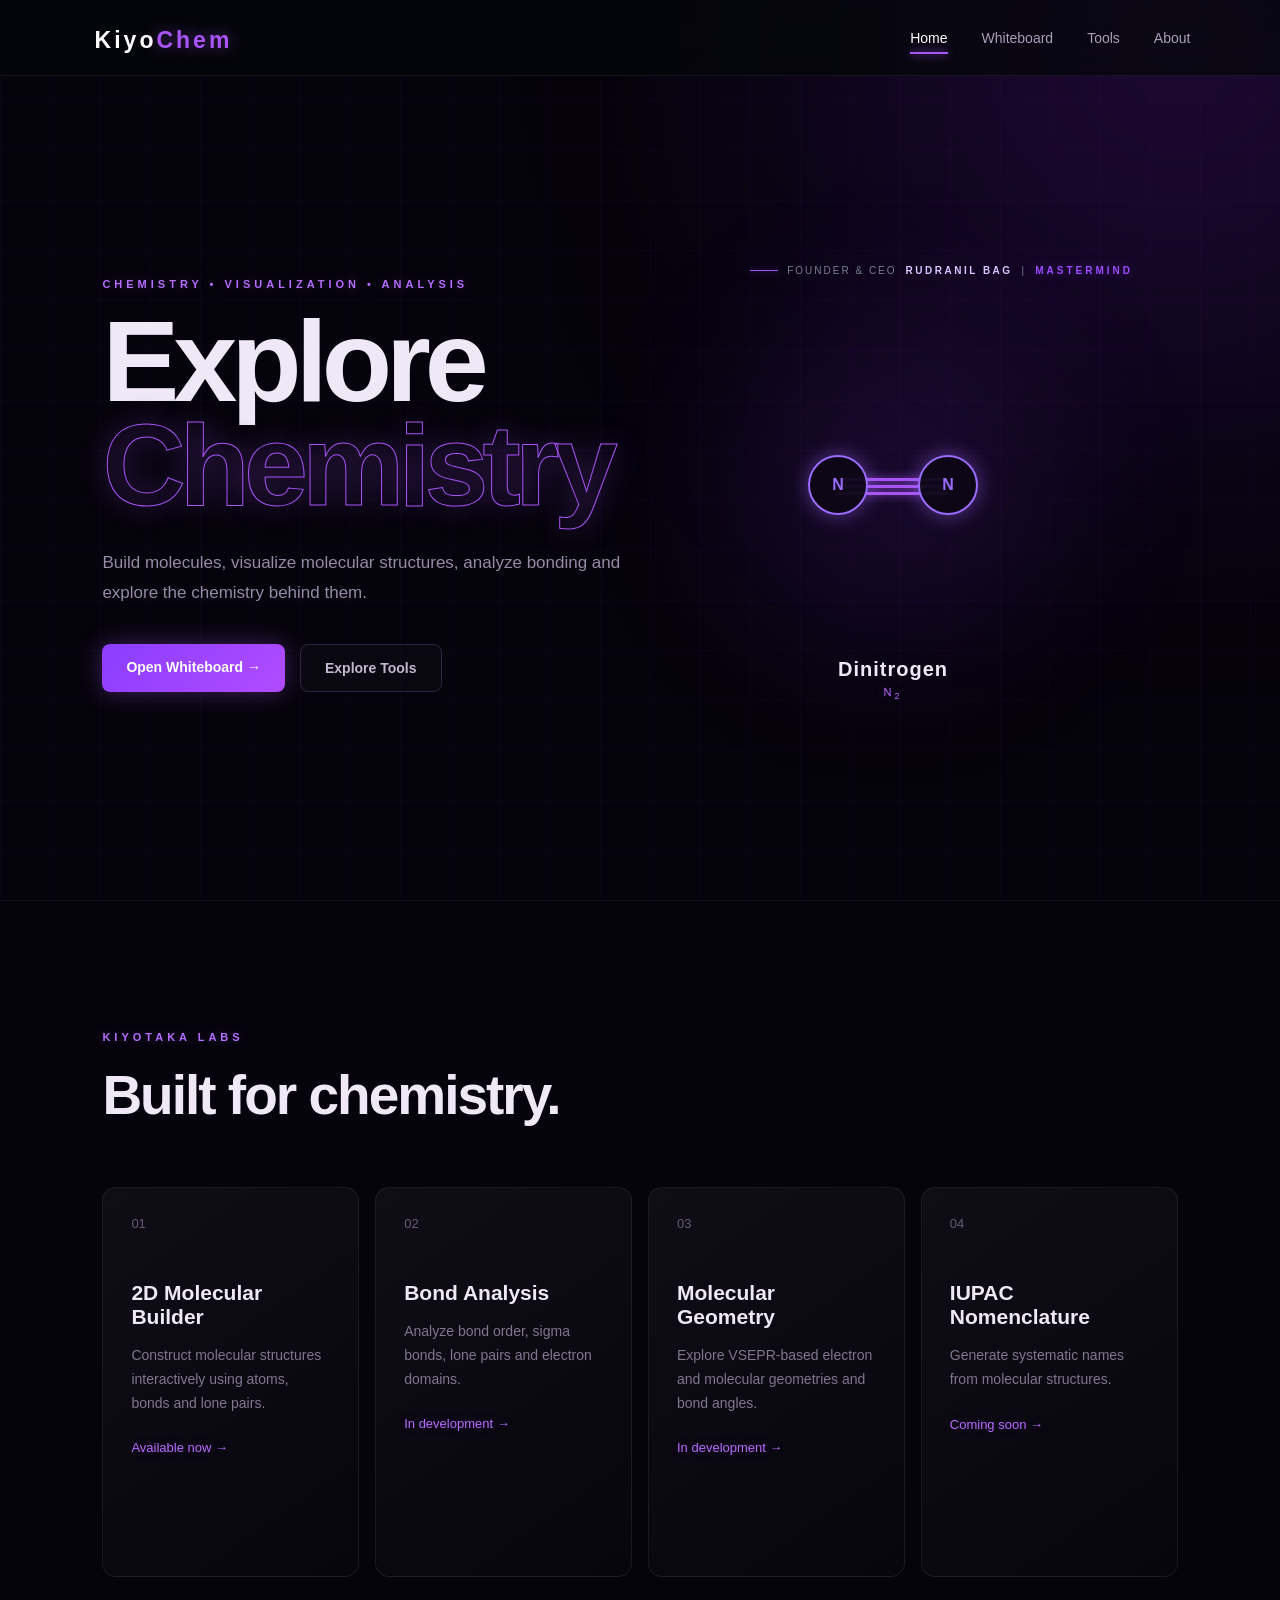
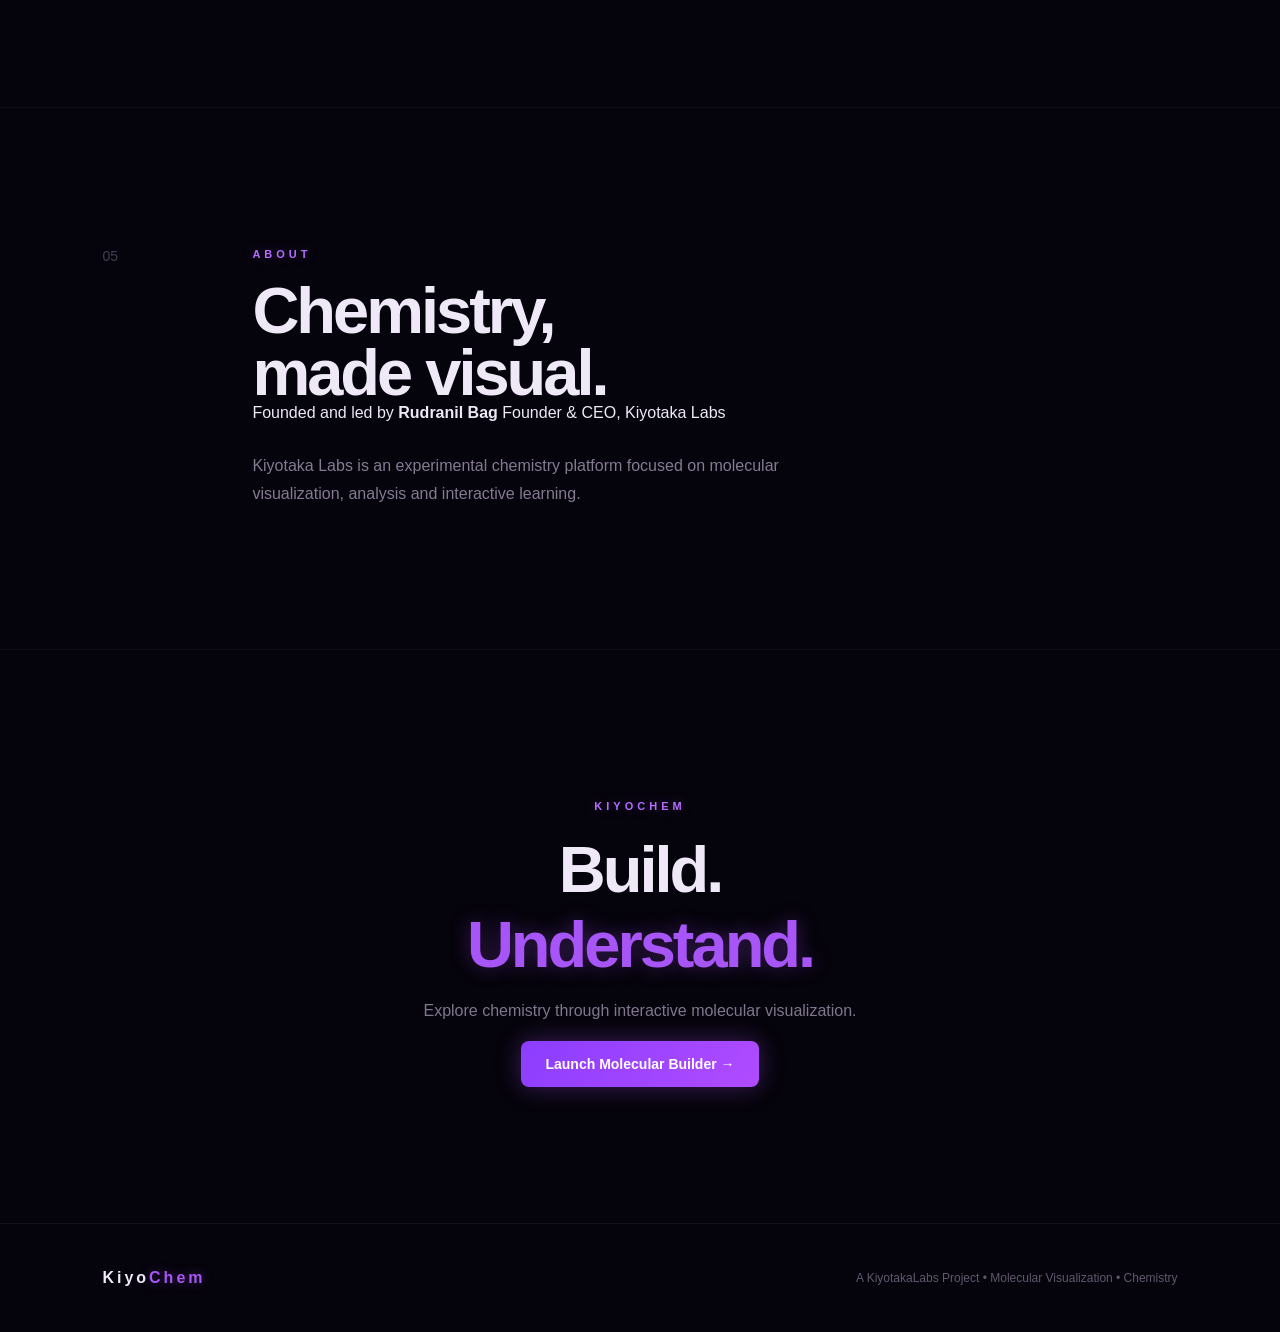
==== commit be5cc7fe: "Add whiteboard page" ====
--- a/index.html
+++ b/index.html
@@ -10,7 +10,7 @@
     <title>KiyoChem — Molecular Visualization &amp; Analysis</title>
 
     <link rel="stylesheet" href="home.css">
-    <link rel="stylesheet" href="style.css">
+    <link rel="stylesheet" href="style_2.css">
 
     <!-- HOMEPAGE SCRIPTS WITH DEFER -->
     <script src="home.js" defer></script>
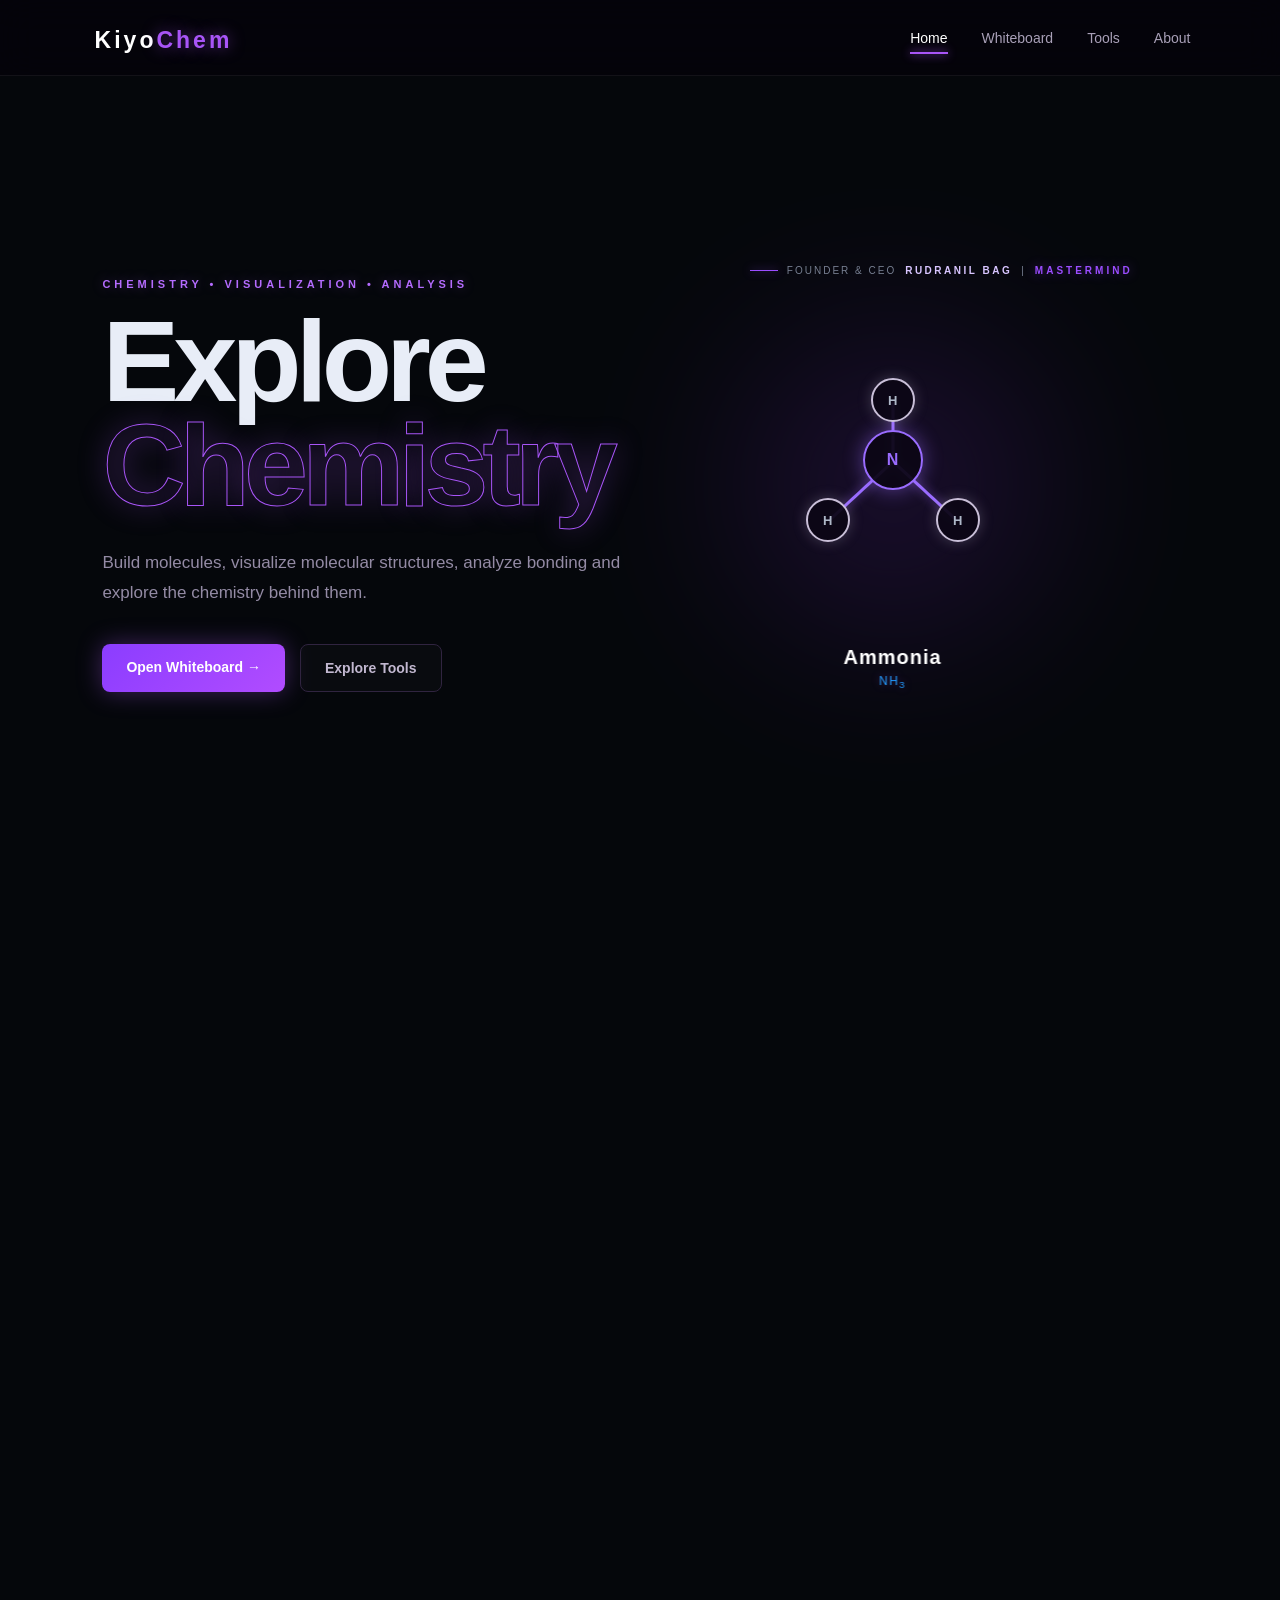
==== commit a6508f6a: "Add whiteboard page" ====
--- a/index.html
+++ b/index.html
@@ -10,7 +10,7 @@
     <title>KiyoChem — Molecular Visualization &amp; Analysis</title>
 
     <link rel="stylesheet" href="home.css">
-    <link rel="stylesheet" href="style_2.css">
+    <link rel="stylesheet" href="style.css">
 
     <!-- HOMEPAGE SCRIPTS WITH DEFER -->
     <script src="home.js" defer></script>
--- a/style.css
+++ b/style.css
@@ -0,0 +1,349 @@
+/* =========================================================
+   KIYOCHEM — MOLECULAR BUILDER & VISUALIZER
+========================================================= */
+
+* {
+    margin: 0;
+    padding: 0;
+    box-sizing: border-box;
+}
+
+html, body {
+    width: 100%;
+    height: 100%;
+    overflow-x: hidden;
+    overflow-y: auto;
+    background: #05070b;
+    color: #e8edf7;
+    font-family: Arial, Helvetica, sans-serif;
+}
+
+/* TOP BAR */
+.topbar {
+    width: 100%;
+    height: 70px;
+    display: flex;
+    align-items: center;
+    justify-content: space-between;
+    padding: 0 24px;
+    background: rgba(5, 7, 11, 0.94);
+    border-bottom: 1px solid rgba(255, 255, 255, 0.07);
+    backdrop-filter: blur(18px);
+    position: relative;
+    z-index: 100;
+}
+
+.brand {
+    display: flex;
+    align-items: center;
+    gap: 14px;
+}
+
+.brand > a {
+    color: #ffffff;
+    text-decoration: none;
+    font-size: 23px;
+    font-weight: 800;
+    letter-spacing: 3px;
+}
+
+.brand > a span { color: #249cff; }
+
+.page-title {
+    color: #687486;
+    font-size: 12px;
+    letter-spacing: 1.5px;
+    text-transform: uppercase;
+}
+
+.divider {
+    width: 1px;
+    height: 24px;
+    background: rgba(255, 255, 255, 0.10);
+}
+
+.actions {
+    display: flex;
+    align-items: center;
+    gap: 7px;
+}
+
+.actions button, .home-btn {
+    height: 36px;
+    padding: 0 13px;
+    border: 1px solid rgba(255, 255, 255, 0.08);
+    border-radius: 7px;
+    background: rgba(255, 255, 255, 0.035);
+    color: #aeb8c8;
+    text-decoration: none;
+    cursor: pointer;
+    display: flex;
+    align-items: center;
+    justify-content: center;
+    font-size: 12px;
+    transition: all 0.2s ease;
+}
+
+.actions button:first-child, .actions button:nth-child(2) {
+    width: 38px;
+    padding: 0;
+    font-size: 20px;
+}
+
+.actions button:hover, .home-btn:hover {
+    color: #ffffff;
+    border-color: #249cff;
+    background: rgba(36, 156, 255, 0.09);
+    transform: translateY(-1px);
+}
+
+.actions button:disabled {
+    opacity: 0.3;
+    cursor: default;
+    transform: none;
+}
+
+#clearBtn:hover {
+    color: #ff7180;
+    border-color: rgba(255, 83, 100, 0.6);
+    background: rgba(255, 83, 100, 0.07);
+}
+
+/* WORKSPACE LAYOUT */
+.workspace {
+    height: calc(100vh - 70px);
+    display: grid;
+    grid-template-columns: 165px minmax(0, 1fr) 310px;
+}
+
+.element-toolbar {
+    background: #080c13;
+    border-right: 1px solid rgba(255, 255, 255, 0.07);
+    padding: 18px 12px;
+    overflow-y: auto;
+    z-index: 20;
+}
+
+.toolbar-title {
+    color: #536176;
+    font-size: 9px;
+    font-weight: 700;
+    letter-spacing: 2px;
+    text-align: center;
+    margin: 4px 0 14px;
+}
+
+.element-btn {
+    width: 100%;
+    height: 58px;
+    margin-bottom: 7px;
+    padding: 8px 10px;
+    border: 1px solid transparent;
+    border-radius: 9px;
+    background: rgba(255, 255, 255, 0.025);
+    color: #95a1b3;
+    cursor: pointer;
+    display: flex;
+    align-items: center;
+    gap: 11px;
+    transition: all 0.2s ease;
+}
+
+.element-btn strong {
+    width: 30px;
+    height: 30px;
+    display: flex;
+    align-items: center;
+    justify-content: center;
+    border-radius: 50%;
+    background: #0d1520;
+    border: 1px solid #344155;
+    color: #eaf0f7;
+    font-size: 15px;
+}
+
+.element-btn span { color: #657185; font-size: 10px; }
+
+.element-btn:hover {
+    background: rgba(36, 156, 255, 0.06);
+    border-color: rgba(36, 156, 255, 0.28);
+    color: #ffffff;
+    transform: translateY(-1px);
+}
+
+.element-btn.active {
+    background: rgba(36, 156, 255, 0.11);
+    border-color: rgba(36, 156, 255, 0.45);
+    color: #ffffff;
+    box-shadow: inset 0 0 20px rgba(36, 156, 255, 0.035), 0 0 16px rgba(36, 156, 255, 0.045);
+}
+
+.element-btn.active strong {
+    border-color: #249cff;
+    color: #249cff;
+}
+
+.toolbar-help {
+    margin-top: 20px;
+    padding-top: 17px;
+    border-top: 1px solid rgba(255, 255, 255, 0.06);
+}
+
+.toolbar-help div { margin-bottom: 13px; }
+.toolbar-help b { display: block; color: #8b96a8; font-size: 9px; letter-spacing: 1px; text-transform: uppercase; }
+.toolbar-help span { display: block; margin-top: 3px; color: #485568; font-size: 9px; line-height: 1.4; }
+
+/* CANVAS & DISPLAY */
+.canvas-area {
+    position: relative;
+    min-width: 0;
+    min-height: 0;
+    overflow: hidden;
+    background: #070b11;
+    cursor: crosshair;
+}
+
+.canvas-area::before {
+    content: "";
+    position: absolute;
+    inset: 0;
+    background-image: linear-gradient(rgba(70, 130, 190, 0.018) 1px, transparent 1px),
+                      linear-gradient(90deg, rgba(70, 130, 190, 0.018) 1px, transparent 1px);
+    background-size: 40px 40px;
+    pointer-events: none;
+    z-index: 0;
+}
+
+#canvas {
+    position: absolute;
+    left: 0; top: 0;
+    width: 100%; height: 100%;
+    z-index: 5;
+    cursor: crosshair;
+}
+
+#zoomDisplay, .canvas-hint {
+    position: absolute;
+    padding: 7px 10px;
+    background: rgba(5, 8, 13, 0.82);
+    border: 1px solid rgba(255, 255, 255, 0.07);
+    border-radius: 6px;
+    color: #6c788b;
+    font-size: 10px;
+    letter-spacing: 1px;
+    pointer-events: none;
+    z-index: 20;
+}
+
+#zoomDisplay { top: 16px; left: 16px; }
+.canvas-hint { left: 50%; bottom: 17px; transform: translateX(-50%); font-size: 9px; white-space: nowrap; }
+
+/* ANALYSIS PANEL */
+#analysis {
+    background: #080c13;
+    border-left: 1px solid rgba(255, 255, 255, 0.07);
+    padding: 21px 19px;
+    overflow-y: auto;
+}
+
+.analysis-header {
+    display: flex;
+    align-items: center;
+    justify-content: space-between;
+    margin-bottom: 20px;
+    color: #8290a3;
+    font-size: 9px;
+    font-weight: 700;
+    letter-spacing: 2px;
+}
+
+.status-dot {
+    width: 7px; height: 7px;
+    border-radius: 50%;
+    background: #3ed695;
+    box-shadow: 0 0 9px rgba(62, 214, 149, 0.85);
+}
+
+.infoBox {
+    padding: 15px;
+    margin-bottom: 11px;
+    border: 1px solid rgba(255, 255, 255, 0.065);
+    border-radius: 9px;
+    background: linear-gradient(145deg, rgba(255, 255, 255, 0.045), rgba(255, 255, 255, 0.014));
+}
+
+.infoBox label { display: block; margin-bottom: 8px; color: #566378; font-size: 9px; font-weight: 700; letter-spacing: 2px; }
+#formula { color: #ffffff; font-size: 25px; font-weight: 700; }
+#mass { color: #4da6ff; font-size: 17px; font-weight: 600; }
+
+.panel-section { padding: 17px 0; border-top: 1px solid rgba(255, 255, 255, 0.06); }
+.panel-section h3 { margin-bottom: 11px; color: #7f8b9f; font-size: 10px; font-weight: 700; letter-spacing: 1.4px; text-transform: uppercase; }
+#atomInfo, #bondInfo { color: #68758a; font-size: 12px; line-height: 1.8; }
+#atomInfo strong, #bondInfo strong { color: #cdd5e1; }
+.lonePair { color: #9a6cff !important; }
+
+#warnings { margin-top: 8px; font-size: 11px; line-height: 1.6; }
+.good { color: #42d392; font-weight: 700; }
+.warning { color: #e5b84d; font-weight: 700; }
+.bad { color: #ff596b; font-weight: 700; }
+
+/* MOLECULAR VISUALIZER CONTAINER & ELEMENTS */
+.molecule {
+    position: relative;
+    width: 100%;
+    height: 100%;
+    min-height: 400px;
+    overflow: visible;
+}
+
+.atom {
+    position: absolute;
+    width: 60px;
+    height: 60px;
+    border-radius: 50%;
+    background: #080c13;
+    border: 2px solid #249cff;
+    color: #ffffff;
+    display: flex;
+    align-items: center;
+    justify-content: center;
+    font-size: 16px;
+    font-weight: 700;
+    z-index: 10;
+    user-select: none;
+    box-shadow: 0 0 15px rgba(36, 156, 255, 0.25);
+}
+
+.atom-h { width: 44px; height: 44px; border-color: #8b96a8; color: #aeb8c8; font-size: 13px; }
+.atom-c { border-color: #249cff; color: #ffffff; }
+.atom-o { border-color: #ff4a5a; color: #ff4a5a; box-shadow: 0 0 15px rgba(255, 74, 90, 0.3); }
+.atom-n { border-color: #9a6cff; color: #9a6cff; box-shadow: 0 0 15px rgba(154, 108, 255, 0.3); }
+
+.dynamic-bond {
+    position: absolute;
+    height: 3px !important;
+    background-color: #9a6cff;
+    transform-origin: 0% 50% !important;
+    pointer-events: none;
+    z-index: 1;
+    box-shadow: 0 0 10px rgba(154, 108, 255, 0.6);
+}
+
+.molecule-label {
+    position: absolute;
+    bottom: 20px;
+    right: 20px;
+    text-align: right;
+    pointer-events: none;
+}
+
+.molecule-label strong { display: block; font-size: 20px; color: #ffffff; }
+.molecule-label span { font-size: 12px; color: #249cff; letter-spacing: 1.5px; }
+.molecule-label sub { font-size: 0.8em; vertical-align: sub; }
+
+::-webkit-scrollbar { width: 5px; height: 5px; }
+::-webkit-scrollbar-track { background: #080c13; }
+::-webkit-scrollbar-thumb { background: #202b3b; border-radius: 10px; }
+::-webkit-scrollbar-thumb:hover { background: #2c4059; }
+::selection { background: rgba(36, 156, 255, 0.24); }
+
